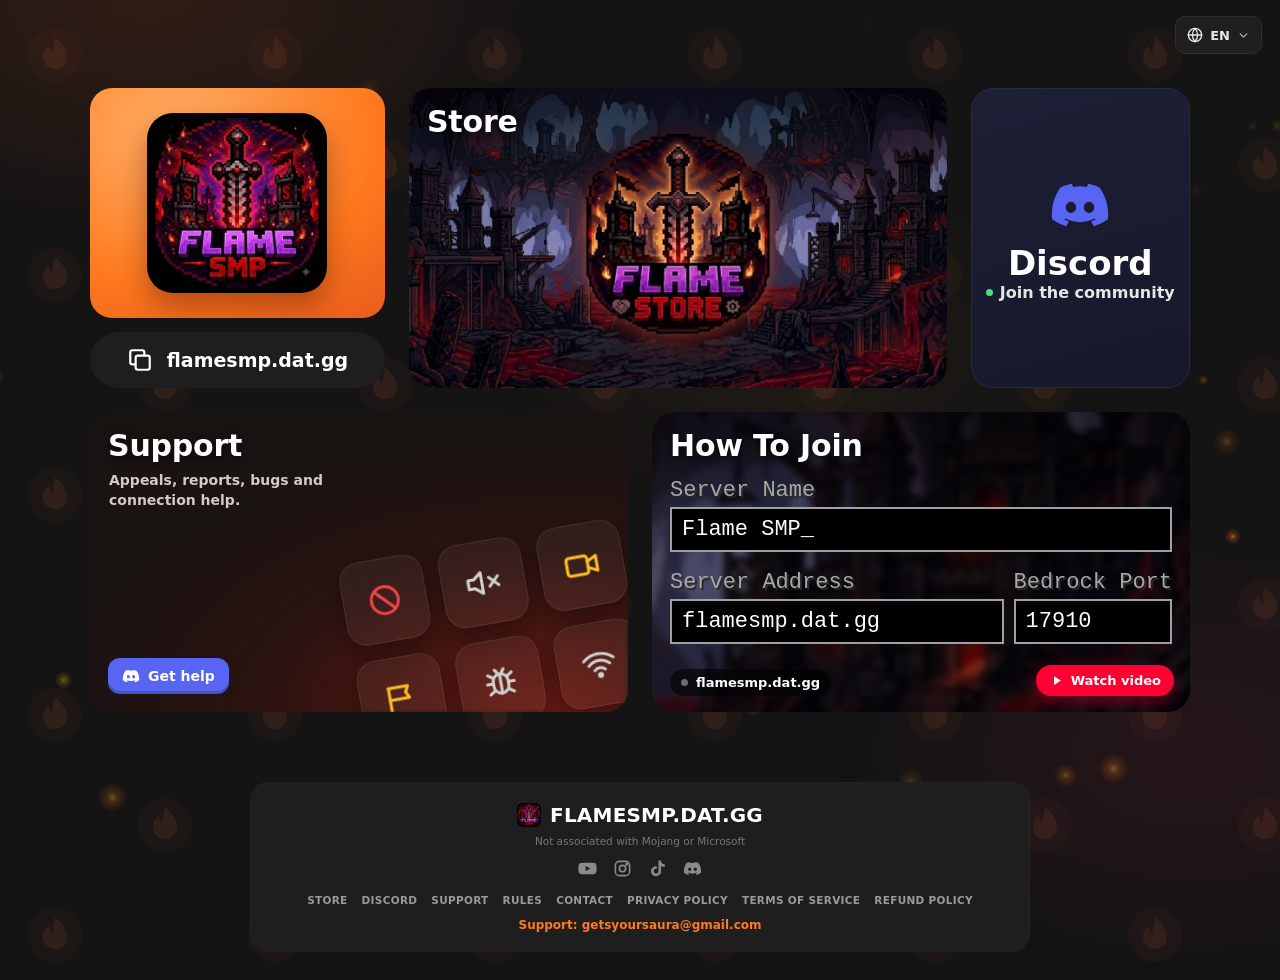
==== index.html @ d48e1466 "Bump cache tag Co-Authored-By: Claude Opus 5.5 <noreply@anthropic.com>" ====
<!doctype html>
<html lang="en">
<head>
<meta charset="utf-8">
<meta http-equiv="Content-Security-Policy" content="default-src 'none'; script-src 'self'; style-src 'self' 'unsafe-inline' https://fonts.googleapis.com; font-src https://fonts.gstatic.com; img-src 'self' data: https://mc-heads.net; connect-src https://open.er-api.com https://discord.com https://api.mcsrvstat.us; object-src 'none'; base-uri 'none'; form-action 'none'; frame-src 'none'; upgrade-insecure-requests">
<meta name="referrer" content="strict-origin-when-cross-origin">
<meta name="viewport" content="width=device-width, initial-scale=1">
<title>Flame SMP | Minecraft SMP Server for Java &amp; Bedrock</title>
<meta name="description" content="Flame SMP is a Minecraft SMP server for Java and Bedrock players. Join at flamesmp.dat.gg, get ranks, shards and crate keys in the store, and chat with the community on Discord.">
<link rel="canonical" href="https://flamesmp-store.com/">
<meta property="og:type" content="website">
<meta property="og:site_name" content="Flame SMP">
<meta property="og:title" content="Flame SMP | Minecraft SMP Server">
<meta property="og:description" content="Join Flame SMP at flamesmp.dat.gg. Java and Bedrock players welcome. Store, Discord and how to join.">
<meta property="og:url" content="https://flamesmp-store.com/">
<meta property="og:image" content="https://flamesmp-store.com/img/banner.jpg">
<meta name="twitter:card" content="summary_large_image">
<meta name="theme-color" content="#141414">
<script type="application/ld+json">
{
  "@context": "https://schema.org",
  "@graph": [
    {
      "@type": "WebSite",
      "@id": "https://flamesmp-store.com/#website",
      "name": "Flame SMP",
      "url": "https://flamesmp-store.com/"
    },
    {
      "@type": "Organization",
      "@id": "https://flamesmp-store.com/#org",
      "name": "Flame SMP",
      "url": "https://flamesmp-store.com/",
      "logo": "https://flamesmp-store.com/img/logo.png",
      "description": "Flame SMP is a Minecraft SMP server for Java and Bedrock players. Server address: flamesmp.dat.gg.",
      "sameAs": [
        "https://discord.gg/95GuXDnyVC",
        "https://www.youtube.com/channel/UCuuaUF312YoQmD5rympsRGg"
      ]
    }
  ]
}
</script>
<link rel="icon" href="img/favicon.png">
<link rel="preconnect" href="https://fonts.googleapis.com">
<link rel="preconnect" href="https://fonts.gstatic.com" crossorigin>
<link href="https://fonts.googleapis.com/css2?family=Montserrat:wght@500;600;700;800;900&family=Tiny5&display=swap" rel="stylesheet">
<link rel="stylesheet" href="assets/site.css?v=20261126u">
<style>
.home{min-height:100vh;display:flex;flex-direction:column;align-items:center;padding:88px 20px 0}
.bento{width:min(1100px,100%);display:grid;gap:24px}
.row1{display:grid;grid-template-columns:293fr 534fr 218fr;gap:24px;height:300px}
.row2{display:grid;grid-template-columns:1fr 1fr;gap:24px;height:300px}

.tile{position:relative;display:block;border-radius:22px;overflow:hidden;background:var(--card);isolation:isolate;
  transition:transform .4s var(--ease),box-shadow .4s var(--ease)}
.tile:hover{transform:translateY(-4px);box-shadow:0 22px 44px -14px rgba(0,0,0,.7)}
.tile .bgimg{position:absolute;inset:0;z-index:-2;background-size:cover;background-position:center;transition:transform 1s var(--ease),filter .5s}
.tile:hover .bgimg{transform:scale(1.06)}
.tile::after{content:"";position:absolute;inset:0;z-index:-1;pointer-events:none;background:linear-gradient(180deg,rgba(0,0,0,.42) 0%,transparent 38%)}
.tile h2{position:absolute;top:16px;left:18px;font-weight:800;font-size:30px;letter-spacing:-.2px;text-shadow:0 2px 10px rgba(0,0,0,.55)}
.tile .sub{position:absolute;top:58px;left:19px;font-weight:600;font-size:14px;color:#f1f1f1;text-shadow:0 1px 6px rgba(0,0,0,.7);opacity:0;transform:translateY(-6px);transition:opacity .3s,transform .3s var(--ease)}
.tile:hover .sub{opacity:1;transform:none}

/* logo column */
.logo-col{display:grid;grid-template-rows:1fr 56px;gap:14px;min-width:0}
.logo-tile{display:grid;place-items:center;background:radial-gradient(120% 120% at 30% 20%,#ffb067,#ff7a1f 55%,#e2501a);}
.logo-tile::after{display:none}
.logo-tile img{width:62%;max-width:180px;aspect-ratio:1;border-radius:26px;box-shadow:0 14px 30px rgba(90,20,0,.45);transition:transform .6s var(--ease)}
.logo-tile:hover img{transform:rotate(-4deg) scale(1.05)}
.ip-pill{display:flex;align-items:center;justify-content:center;gap:14px;border-radius:28px;background:var(--card);font-weight:800;font-size:19px;transition:background .2s,transform .2s}
.ip-pill:hover{background:#262626}
.ip-pill:active{transform:scale(.98)}
.ip-pill svg{width:26px;height:26px}

/* store */
.t-store .bgimg{background-image:url(img/banner-store.webp?v=6)}

/* discord */
.t-discord{display:grid;place-items:center;text-align:center;background:linear-gradient(165deg,#1d2036,#16182a);border:1px solid #262a45}
.t-discord::after{display:none}
.t-discord .in{display:grid;justify-items:center}
.t-discord svg{width:62px;height:62px;color:#5865f2;margin-bottom:8px;transition:transform .5s var(--ease)}
.t-discord:hover svg{transform:scale(1.1) rotate(-6deg)}
.t-discord b{font-weight:800;font-size:34px;line-height:1.15}
.t-discord span{display:flex;align-items:center;gap:7px;font-weight:600;font-size:16px;color:#e6e6e6}
.t-discord span i{width:7px;height:7px;border-radius:50%;background:#4ade80}
.t-discord .sub{position:static;opacity:0;margin-top:8px;color:#aab0ff;text-shadow:none}

/* support: designed tile with floating topic icons */
.t-support{background:radial-gradient(120% 120% at 85% 100%,#6a1a12 0%,#2a1210 45%,#191312 75%)}
.t-support::after{display:none}
.t-support .sup-grid{position:absolute;right:-6px;bottom:-12px;display:grid;grid-template-columns:repeat(3,84px);gap:16px;transform:rotate(-10deg);transition:transform .8s var(--ease)}
.t-support:hover .sup-grid{transform:rotate(-6deg) scale(1.04)}
.sup-grid span{width:84px;height:84px;border-radius:20px;display:grid;place-items:center;background:rgba(255,255,255,.05);border:1px solid rgba(255,255,255,.08);
  box-shadow:0 10px 24px rgba(0,0,0,.35);backdrop-filter:blur(2px);animation:float 7s ease-in-out infinite;animation-delay:var(--fd,0s)}
.sup-grid svg{width:36px;height:36px}
.t-support .help{position:absolute;left:18px;bottom:18px;display:flex;align-items:center;gap:8px;padding:9px 14px;border-radius:12px;background:#5865f2;font-weight:800;font-size:14px;
  box-shadow:inset 0 -3px 0 rgba(0,0,0,.2);transition:filter .2s}
.t-support:hover .help{filter:brightness(1.1)}
.t-support .help svg{width:18px;height:18px}
.t-support p{position:absolute;top:58px;left:19px;max-width:46%;font-weight:600;font-size:14px;color:#d8c9c4;line-height:1.45}

/* how to join (minecraft-style fields) */
.t-join .bgimg{background-image:url(img/castle-right.webp);filter:blur(3px) brightness(.55);transform:scale(1.08)}
.t-join:hover .bgimg{transform:scale(1.12)}
.mc{position:absolute;left:18px;right:18px;top:66px;display:grid;gap:4px;font-family:Tiny5,monospace}
.mc label{color:#a7a7a7;font-size:22px;text-shadow:2px 2px 0 #2a2a2a}
.mc button{display:block;width:100%;text-align:left;padding:8px 10px;background:#000;border:2px solid #a0a0a0;color:#fff;font-family:Tiny5,monospace;font-size:22px;margin-bottom:14px;transition:border-color .2s}
.mc button:hover{border-color:#fff}
.mc-row{display:flex;gap:10px}
.mc-f{display:grid;gap:4px;align-content:start;min-width:0;flex:1 1 auto}
.mc-port{flex:0 0 auto}
.mc-port label{white-space:nowrap}
.mc .cur{animation:blink 1s steps(1) infinite}
@keyframes blink{50%{opacity:0}}
.t-join{cursor:pointer}
.watch{position:absolute;right:16px;bottom:16px;display:flex;align-items:center;gap:7px;padding:8px 13px;border-radius:999px;background:#ff0033;color:#fff;font-weight:800;font-size:13px;
  box-shadow:0 6px 18px rgba(255,0,51,.4);transition:transform .3s var(--ease),filter .2s}
.watch svg{width:15px;height:15px}
.t-join:hover .watch{transform:scale(1.07);filter:brightness(1.1)}
.online{position:absolute;left:18px;bottom:16px;display:flex;align-items:center;gap:8px;font-weight:700;font-size:13px;padding:6px 11px;border-radius:999px;background:rgba(0,0,0,.55);backdrop-filter:blur(4px)}
.online i{width:7px;height:7px;border-radius:50%;background:#6b6b6b}
.online.on i{background:#4ade80;box-shadow:0 0 8px #4ade80}

@media (max-width:960px){
  .home{padding-top:40px}
  .row1{grid-template-columns:1fr 1fr;height:auto}
  .row1 .t-store{grid-column:1/-1;grid-row:2;height:260px}
  .logo-col{height:300px}
  .t-discord{height:300px}
  .row2{grid-template-columns:1fr;height:auto}
  .row2 .tile{height:280px}
}
@media (max-width:560px){
  .row1{grid-template-columns:1fr}
  .row1 .t-store{grid-row:auto}
  .t-discord{height:220px}
  .tile h2{font-size:26px}
  .mc{top:62px}
  .mc label,.mc button{font-size:19px}
  .t-support .sup-grid{grid-template-columns:repeat(3,62px);gap:12px}
  .sup-grid span{width:62px;height:62px;border-radius:16px}
  .sup-grid svg{width:28px;height:28px}
}
</style>
</head>
<body>
<div class="pattern" aria-hidden="true"></div>
<div class="glow" aria-hidden="true"></div>
<div class="home-tools" data-tools="lang"></div>

<main class="home">
  <h1 style="position:absolute;width:1px;height:1px;padding:0;margin:-1px;overflow:hidden;clip:rect(0,0,0,0);white-space:nowrap;border:0">Flame SMP: Minecraft SMP Server for Java and Bedrock</h1>
  <div class="bento">
    <div class="row1">
      <div class="logo-col rise" style="--d:0ms">
        <a class="tile logo-tile" href="store.html" aria-label="Flame SMP store"><img src="img/logo.webp" alt="Flame SMP logo"></a>
        <button class="ip-pill" data-copy="flamesmp.dat.gg" aria-label="Copy server address">
          <svg viewBox="0 0 24 24" fill="none" stroke="currentColor" stroke-width="2"><rect x="8" y="8" width="13" height="13" rx="2"/><path d="M16 8V5a2 2 0 0 0-2-2H5a2 2 0 0 0-2 2v9a2 2 0 0 0 2 2h3"/></svg>
          flamesmp.dat.gg
        </button>
      </div>
      <a class="tile t-store rise" style="--d:90ms" href="store.html">
        <div class="bgimg"></div>
        <h2 data-i18n="store">Store</h2><span class="sub" data-i18n="browse">Browse the store</span>
      </a>
      <a class="tile t-discord rise" style="--d:180ms" data-link="discord" target="_blank" rel="noopener">
        <div class="in">
          <svg viewBox="0 0 24 24" fill="currentColor"><path d="M19.6 5.2A17.6 17.6 0 0 0 15.2 3.8l-.6 1.2a16 16 0 0 0-5.2 0l-.6-1.2a17.6 17.6 0 0 0-4.4 1.4C1.6 9.4.8 13.5 1.2 17.5a17.8 17.8 0 0 0 5.4 2.7l1.1-1.8a11.4 11.4 0 0 1-1.8-.9l.4-.3a12.6 12.6 0 0 0 11.4 0l.4.3a11.4 11.4 0 0 1-1.8.9l1.1 1.8a17.8 17.8 0 0 0 5.4-2.7c.5-4.7-.8-8.7-3.2-12.3zM8.5 15.1c-1.1 0-2-1-2-2.2s.9-2.2 2-2.2 2 1 2 2.2-.9 2.2-2 2.2zm7 0c-1.1 0-2-1-2-2.2s.9-2.2 2-2.2 2 1 2 2.2-.9 2.2-2 2.2z"/></svg>
          <b id="dcCount">Discord</b>
          <span><i></i><em id="dcLabel" style="font-style:normal" data-i18n="community">Join the community</em></span>
        </div>
      </a>
    </div>

    <div class="row2">
      <a class="tile t-support rise" style="--d:270ms" href="support.html">
        <h2 data-i18n="support">Support</h2>
        <p data-i18n="supDesc">Appeals, reports, bugs and connection help.</p>
        <div class="sup-grid" aria-hidden="true">
          <span style="--fd:0s;color:#ef4444"><svg viewBox="0 0 24 24" fill="none" stroke="currentColor" stroke-width="2" stroke-linecap="round"><circle cx="12" cy="12" r="9"/><path d="M5.6 5.6l12.8 12.8"/></svg></span>
          <span style="--fd:-1.2s;color:#cfcfcf"><svg viewBox="0 0 24 24" fill="none" stroke="currentColor" stroke-width="2" stroke-linecap="round" stroke-linejoin="round"><path d="M11 5 6 9H2v6h4l5 4z"/><path d="m22 9-6 6M16 9l6 6"/></svg></span>
          <span style="--fd:-2.4s;color:#fbbf24"><svg viewBox="0 0 24 24" fill="none" stroke="currentColor" stroke-width="2" stroke-linecap="round" stroke-linejoin="round"><rect x="2" y="6" width="14" height="12" rx="2"/><path d="m16 10 6-3v10l-6-3"/></svg></span>
          <span style="--fd:-3.1s;color:#fbbf24"><svg viewBox="0 0 24 24" fill="none" stroke="currentColor" stroke-width="2" stroke-linecap="round" stroke-linejoin="round"><path d="M4 22V4"/><path d="M4 4h13l-2 4 2 4H4"/></svg></span>
          <span style="--fd:-4.2s;color:#cfcfcf"><svg viewBox="0 0 24 24" fill="none" stroke="currentColor" stroke-width="2" stroke-linecap="round" stroke-linejoin="round"><rect x="7" y="7" width="10" height="13" rx="5"/><path d="M12 7v13M3 13h4M17 13h4M4 7l3 2M20 7l-3 2M4 20l3-2M20 20l-3-2M9 4l1.5 2M15 4l-1.5 2"/></svg></span>
          <span style="--fd:-5.3s;color:#cfcfcf"><svg viewBox="0 0 24 24" fill="none" stroke="currentColor" stroke-width="2" stroke-linecap="round" stroke-linejoin="round"><path d="M2 9a15 15 0 0 1 20 0M5 12.5a10 10 0 0 1 14 0M8.5 16a5 5 0 0 1 7 0"/><circle cx="12" cy="19.5" r="1"/></svg></span>
        </div>
        <span class="help"><svg viewBox="0 0 24 24" fill="currentColor"><path d="M19.6 5.2A17.6 17.6 0 0 0 15.2 3.8l-.6 1.2a16 16 0 0 0-5.2 0l-.6-1.2a17.6 17.6 0 0 0-4.4 1.4C1.6 9.4.8 13.5 1.2 17.5a17.8 17.8 0 0 0 5.4 2.7l1.1-1.8a11.4 11.4 0 0 1-1.8-.9l.4-.3a12.6 12.6 0 0 0 11.4 0l.4.3a11.4 11.4 0 0 1-1.8.9l1.1 1.8a17.8 17.8 0 0 0 5.4-2.7c.5-4.7-.8-8.7-3.2-12.3zM8.5 15.1c-1.1 0-2-1-2-2.2s.9-2.2 2-2.2 2 1 2 2.2-.9 2.2-2 2.2zm7 0c-1.1 0-2-1-2-2.2s.9-2.2 2-2.2 2 1 2 2.2-.9 2.2-2 2.2z"/></svg><span data-i18n="getHelp">Get help</span></span>
      </a>
      <div class="tile t-join rise" style="--d:360ms" id="joinTile" role="link" tabindex="0" aria-label="Watch how to join Flame SMP on YouTube">
        <div class="bgimg"></div>
        <h2 data-i18n="howToJoin">How To Join</h2>
        <span class="watch"><svg viewBox="0 0 24 24" fill="currentColor"><path d="M8 5v14l11-7z"/></svg><span data-i18n="watch">Watch video</span></span>
        <div class="mc">
          <label for="mcName" data-i18n="srvName">Server Name</label>
          <button id="mcName" data-copy="Flame SMP">Flame SMP<span class="cur">_</span></button>
          <div class="mc-row">
            <div class="mc-f"><label for="mcAddr" data-i18n="srvAddr">Server Address</label>
              <button id="mcAddr" data-copy="flamesmp.dat.gg">flamesmp.dat.gg</button></div>
            <div class="mc-f mc-port"><label for="mcPort" data-i18n="srvPort">Bedrock Port</label>
              <button id="mcPort" data-copy="17910">17910</button></div>
          </div>
        </div>
        <div class="online" id="online"><i></i><span>Checking server…</span></div>
      </div>
    </div>
  </div>

  <footer id="footer"></footer>
</main>

<script src="assets/i18n.js?v=20261126u"></script>
<script src="assets/site.js?v=20261126u"></script>
<script src="assets/index.js?v=20261126u"></script>
</body>
</html>
---- assets/site.css ----
/* =========================================================
   FLAME SMP: shared styles
   ========================================================= */
:root{
  --bg:#141414;
  --card:#1e1e1e;
  --card-2:#242424;
  --line:#2a2a2a;
  --text:#ffffff;
  --muted:#a3a3a3;
  --dim:#6f6f6f;
  --accent:#ff7a1f;
  --accent-2:#ff5a1f;
  --ease:cubic-bezier(.2,.8,.2,1);
}
*{box-sizing:border-box;margin:0;padding:0}
html{background:var(--bg)}
body{font-family:Montserrat,system-ui,sans-serif;color:var(--text);background:transparent;min-height:100vh;-webkit-font-smoothing:antialiased;overflow-x:hidden}
a{color:inherit;text-decoration:none}
button{font:inherit;color:inherit;background:none;border:0;cursor:pointer}
img{display:block;max-width:100%}
:focus-visible{outline:2px solid var(--accent);outline-offset:3px}
::selection{background:var(--accent);color:#fff}

/* calm drifting logo pattern behind everything */
.pattern{position:fixed;inset:-220px;z-index:-1;pointer-events:none;
  background-image:
    url("data:image/svg+xml,%3Csvg xmlns='http://www.w3.org/2000/svg' width='220' height='220'%3E%3Cg transform='translate(55 55)'%3E%3Ccircle r='27' fill='%231c1715'/%3E%3Cpath d='M0-18c7 7 12 12 12 20a12 12 0 0 1-24 0c0-6 3-9 6-11 0 4 2 7 4 7 0-7 1-11 2-16z' fill='%23302019'/%3E%3C/g%3E%3C/svg%3E"),
    url("data:image/svg+xml,%3Csvg xmlns='http://www.w3.org/2000/svg' width='220' height='220'%3E%3Cg transform='translate(55 55)'%3E%3Ccircle r='27' fill='%231c1715'/%3E%3Cpath d='M0-18c7 7 12 12 12 20a12 12 0 0 1-24 0c0-6 3-9 6-11 0 4 2 7 4 7 0-7 1-11 2-16z' fill='%23302019'/%3E%3C/g%3E%3C/svg%3E");
  background-size:220px 220px;background-position:0 0,110px 110px;background-color:var(--bg);
  animation:drift 120s linear infinite}
@keyframes drift{to{transform:translate(220px,220px)}}
/* slow drifting warm light + rising embers (embers canvas is added by site.js) */
.glow{position:fixed;inset:-10%;z-index:-1;pointer-events:none;
  background:
    radial-gradient(38% 32% at 18% 8%,rgba(255,90,31,.13),transparent 70%),
    radial-gradient(34% 30% at 86% 78%,rgba(220,36,88,.09),transparent 70%),
    radial-gradient(30% 26% at 60% 40%,rgba(255,150,40,.05),transparent 70%);
  animation:glowMove 28s ease-in-out infinite alternate}
@keyframes glowMove{
  0%{transform:translate3d(0,0,0) scale(1)}
  50%{transform:translate3d(4%,3%,0) scale(1.08)}
  100%{transform:translate3d(-3%,-2%,0) scale(1.03)}
}
.embers{position:fixed;inset:0;z-index:-1;pointer-events:none;width:100vw;height:100vh}

/* =========================================================
   TOP BAR (store + support pages)
   ========================================================= */
.topbar{position:sticky;top:0;z-index:50;background:rgba(20,20,20,.86);backdrop-filter:blur(12px);-webkit-backdrop-filter:blur(12px);border-bottom:1px solid #232323}
.topbar-in{max-width:900px;margin:0 auto;height:58px;display:flex;align-items:center;gap:18px;padding:0 16px}
.tb-brand{display:flex;align-items:center;gap:9px;font-weight:800;font-size:15px;white-space:nowrap}
.tb-brand img{width:26px;height:26px;border-radius:7px}
.tb-nav{display:flex;gap:4px}
.tb-nav a{padding:6px 11px;border-radius:8px;font-size:13px;font-weight:600;color:#bdbdbd;transition:background .2s,color .2s}
.tb-nav a:hover{color:#fff;background:#222}
.tb-nav a.active{background:#2b1f15;color:var(--accent)}
.tb-cta{margin-left:auto;display:flex;align-items:center;gap:8px;padding:8px 14px;border-radius:10px;background:var(--accent);color:#1d0b00;font-weight:800;font-size:14px;white-space:nowrap;
  box-shadow:inset 0 -3px 0 rgba(0,0,0,.18);transition:filter .2s,transform .15s}
.tb-cta:hover{filter:brightness(1.08)}
.tb-cta:active{transform:scale(.97)}
.tb-cta img{width:22px;height:22px;border-radius:5px;image-rendering:pixelated}
.tb-cta svg{width:17px;height:17px}
@media (max-width:820px){ .tb-nav{display:none} }

/* =========================================================
   LANGUAGE + CURRENCY PICKERS
   ========================================================= */
.tools{display:flex;align-items:center;gap:8px}
.topbar .tools{margin-left:auto}
.topbar .tools + .tb-cta{margin-left:0}
.home-tools{position:fixed;top:16px;right:18px;z-index:60}
[dir="rtl"] .home-tools{right:auto;left:18px}
.pick{position:relative}
.pick-btn{display:flex;align-items:center;gap:7px;height:38px;padding:0 11px;border-radius:10px;background:#1f1f1f;border:1px solid #2f2f2f;color:#e8e8e8;font-weight:700;font-size:13px;white-space:nowrap;
  transition:background .2s,border-color .2s}
.pick-btn:hover,.pick.open .pick-btn{background:#262626;border-color:#3a3a3a}
.pick-btn svg{width:16px;height:16px}
.pick-btn b{font-weight:800;color:var(--accent)}
.pick-btn .chev{width:13px;height:13px;opacity:.7;transition:transform .3s var(--ease)}
.pick.open .pick-btn .chev{transform:rotate(180deg)}
.pick-menu{position:absolute;top:calc(100% + 8px);right:0;z-index:90;width:270px;padding:8px;border-radius:14px;background:#1b1b1b;border:1px solid #2f2f2f;
  box-shadow:0 24px 60px rgba(0,0,0,.6);opacity:0;visibility:hidden;transform:translateY(-6px) scale(.98);transform-origin:top right;transition:opacity .2s,transform .25s var(--ease),visibility .2s}
[dir="rtl"] .pick-menu{right:auto;left:0;transform-origin:top left}
.pick.open .pick-menu{opacity:1;visibility:visible;transform:none}
.pick-head{padding:6px 8px 8px;font-size:11px;font-weight:800;letter-spacing:1.5px;color:#7a7a7a;text-transform:uppercase}
.pick-search{width:100%;height:38px;margin-bottom:6px;padding:0 12px;border-radius:9px;background:#121212;border:1px solid #2c2c2c;color:#fff;font:600 13.5px Montserrat,sans-serif;outline:none}
.pick-search:focus{border-color:var(--accent)}
.pick-list{max-height:300px;overflow-y:auto;display:grid;gap:2px;scrollbar-width:thin;scrollbar-color:#3a3a3a transparent}
.pick-list button{display:flex;align-items:center;gap:10px;width:100%;padding:9px 10px;border-radius:8px;text-align:start;font-size:13.5px;font-weight:600;color:#d6d6d6;transition:background .15s}
.pick-list button:hover{background:#262626}
.pick-list button.on{background:#2b1f15;color:var(--accent)}
.pick-list button[hidden]{display:none}
.pick-list b{width:30px;flex:none;font-weight:800;color:#bdbdbd;text-align:center}
.pick-list button.on b{color:var(--accent)}
.pick-list span{flex:1;min-width:0;overflow:hidden;text-overflow:ellipsis;white-space:nowrap}
.pick-list small{font-size:11px;font-weight:700;color:#6f6f6f}
.pick-note{margin-top:6px;padding:8px 8px 4px;border-top:1px solid #262626;font-size:11.5px;line-height:1.45;color:#8a8a8a}
.en-note{padding:10px 12px;border-radius:10px;background:#262019;border:1px solid #3a2c1d;color:#f0c79a!important;font-weight:600;margin-bottom:16px!important}
@media (max-width:520px){
  .tb-brand span{display:none}
  .pick-btn{padding:0 9px;gap:5px}
  .pick-menu{width:250px}
  .topbar-in{gap:10px}
}

/* entrance */
.rise{animation:rise .8s var(--ease) backwards;animation-delay:var(--d,0ms)}
@keyframes rise{from{opacity:0;transform:translateY(18px)}}
@keyframes float{0%,100%{transform:translateY(0)}50%{transform:translateY(-7px)}}

/* =========================================================
   FOOTER CARD
   ========================================================= */
.foot{width:min(780px,calc(100% - 32px));margin:70px auto 28px;background:var(--card);border:1px solid #232323;border-radius:18px;padding:20px 24px 18px;text-align:center}
.foot .fbrand{display:inline-flex;align-items:center;gap:9px;font-weight:800;font-size:20px;letter-spacing:.2px}
.foot .fbrand img{width:24px;height:24px;border-radius:6px}
.foot .fnote{display:block;font-size:10.5px;color:#777;margin:4px 0 12px}
.foot .soc{display:flex;justify-content:center;gap:16px;color:#8a8a8a}
.foot .soc a{transition:color .2s,transform .2s}
.foot .soc a:hover{color:#fff;transform:translateY(-2px)}
.foot .soc svg{width:19px;height:19px}
.foot .flinks{display:flex;flex-wrap:wrap;justify-content:center;gap:6px 14px;margin-top:12px;font-size:10.5px;font-weight:600;letter-spacing:.3px;color:#9a9a9a;text-transform:uppercase}
.foot .flinks a:hover{color:#fff}
.foot .fmail{display:inline-block;margin-top:12px;font-size:12px;font-weight:700;color:var(--accent)}
.foot .fmail:hover{text-decoration:underline}

/* =========================================================
   MODALS (legal + checkout)
   ========================================================= */
.overlay{position:fixed;inset:0;z-index:100;display:grid;place-items:center;padding:16px;background:rgba(0,0,0,.62);backdrop-filter:blur(8px);-webkit-backdrop-filter:blur(8px);
  opacity:0;visibility:hidden;transition:opacity .3s ease,visibility .3s}
.overlay.open{opacity:1;visibility:visible}
.mbox{width:min(560px,100%);max-height:min(700px,calc(100vh - 32px));display:flex;flex-direction:column;background:var(--card);border:1px solid #2e2e2e;border-radius:18px;
  box-shadow:0 30px 80px rgba(0,0,0,.6);transform:translateY(18px) scale(.98);transition:transform .45s var(--ease)}
.overlay.open .mbox{transform:none}
.mhead{display:flex;align-items:center;gap:14px;padding:20px 22px;border-bottom:1px solid var(--line)}
.mhead .ic{width:40px;height:40px;flex:none;border-radius:10px;overflow:hidden;background:#2a2a2a;display:grid;place-items:center}
.mhead .ic img{width:100%;height:100%;object-fit:cover}
.mhead .ic img.contain{object-fit:contain;padding:3px}
.mhead h3{font-weight:800;font-size:19px;line-height:1.2}
.kick{font-size:11px;font-weight:800;letter-spacing:1.5px;color:var(--accent);text-transform:uppercase;margin-top:3px}
.mclose{margin-left:auto;width:34px;height:34px;flex:none;border-radius:50%;display:grid;place-items:center;color:#9a9a9a;transition:background .2s,color .2s}
.mclose:hover{background:#2c2c2c;color:#fff}
.mclose svg{width:16px;height:16px}
.mbody{overflow-y:auto;padding:20px 22px 24px;font-size:14px;line-height:1.65;color:#bdbdbd}
.mbody h4{font-size:13.5px;font-weight:800;color:#fff;text-transform:uppercase;letter-spacing:.2px;margin:20px 0 8px}
.mbody h4:first-child{margin-top:0}
.mbody p{margin-bottom:8px}
.mbody ul{margin:4px 0 10px 18px}
.mbody li{margin-bottom:5px}
.mbody b{color:#e9e9e9}
.mfoot{padding:13px;border-top:1px solid var(--line);text-align:center;font-size:10.5px;letter-spacing:.6px;color:#666;text-transform:uppercase}

/* toast */
.toast{position:fixed;left:50%;bottom:24px;z-index:200;transform:translate(-50%,150%);display:flex;align-items:center;gap:10px;padding:12px 18px;border-radius:12px;
  background:#232323;border:1px solid #333;box-shadow:0 14px 40px rgba(0,0,0,.5);font-weight:700;font-size:14px;transition:transform .45s var(--ease);max-width:calc(100% - 32px)}
.toast.show{transform:translate(-50%,0)}
.toast svg{width:17px;height:17px;color:#4ade80;flex:none}

@media (prefers-reduced-motion:reduce){
  *,*::before,*::after{animation-duration:.001ms!important;animation-iteration-count:1!important;transition-duration:.001ms!important}
}
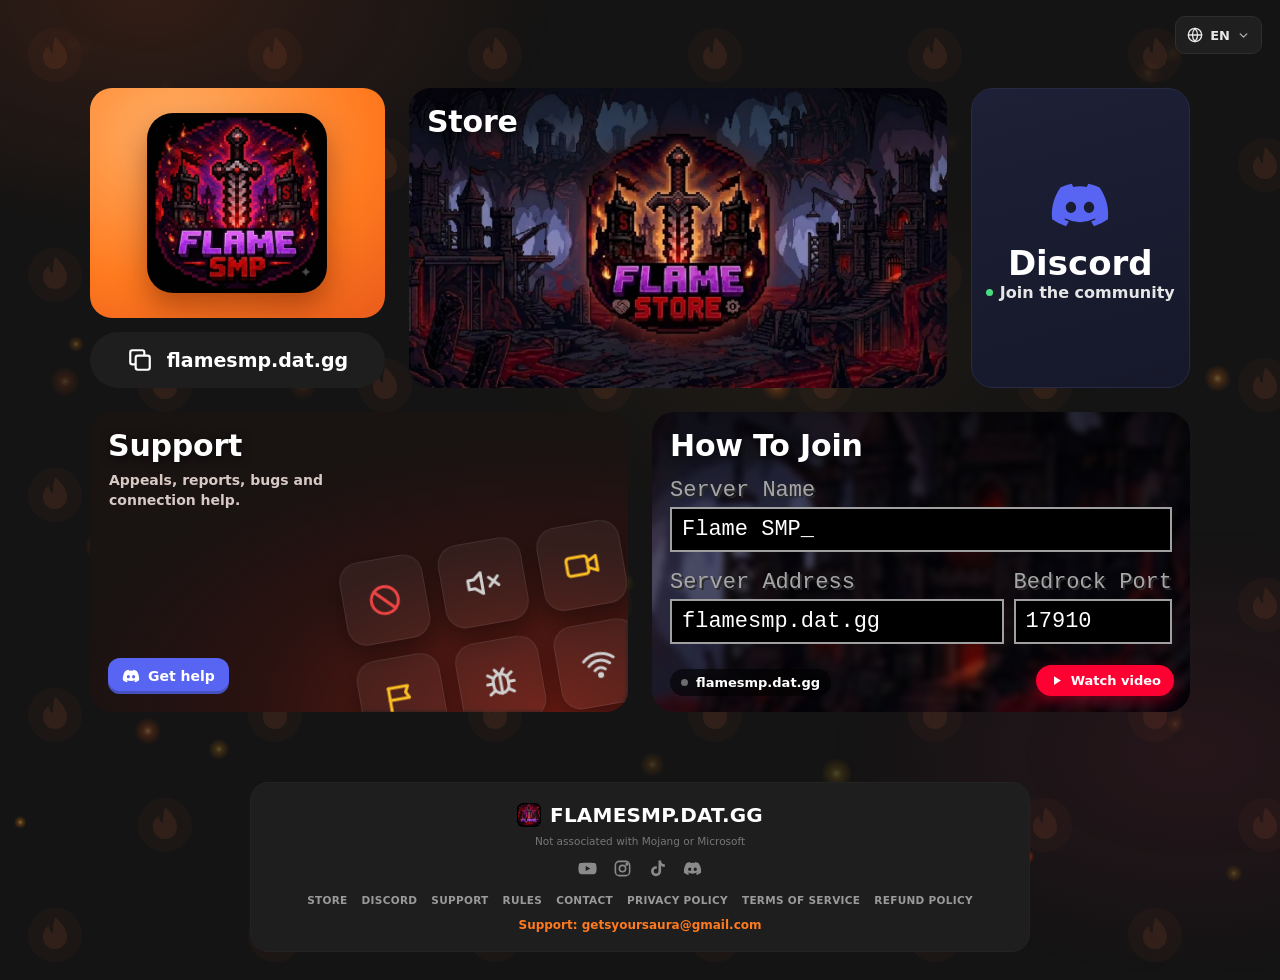
==== commit 7058d06e: "Store: Flame Prestige becomes Flame+++ (£75/month, Flame++ perks, 13000 shards, 15 homes), new Strip" ====
--- a/index.html
+++ b/index.html
@@ -45,7 +45,7 @@
 <link rel="preconnect" href="https://fonts.googleapis.com">
 <link rel="preconnect" href="https://fonts.gstatic.com" crossorigin>
 <link href="https://fonts.googleapis.com/css2?family=Montserrat:wght@500;600;700;800;900&family=Tiny5&display=swap" rel="stylesheet">
-<link rel="stylesheet" href="assets/site.css?v=20261126u">
+<link rel="stylesheet" href="assets/site.css?v=20261127a">
 <style>
 .home{min-height:100vh;display:flex;flex-direction:column;align-items:center;padding:88px 20px 0}
 .bento{width:min(1100px,100%);display:grid;gap:24px}
@@ -210,8 +210,8 @@
   <footer id="footer"></footer>
 </main>
 
-<script src="assets/i18n.js?v=20261126u"></script>
-<script src="assets/site.js?v=20261126u"></script>
-<script src="assets/index.js?v=20261126u"></script>
+<script src="assets/i18n.js?v=20261127a"></script>
+<script src="assets/site.js?v=20261127a"></script>
+<script src="assets/index.js?v=20261127a"></script>
 </body>
 </html>
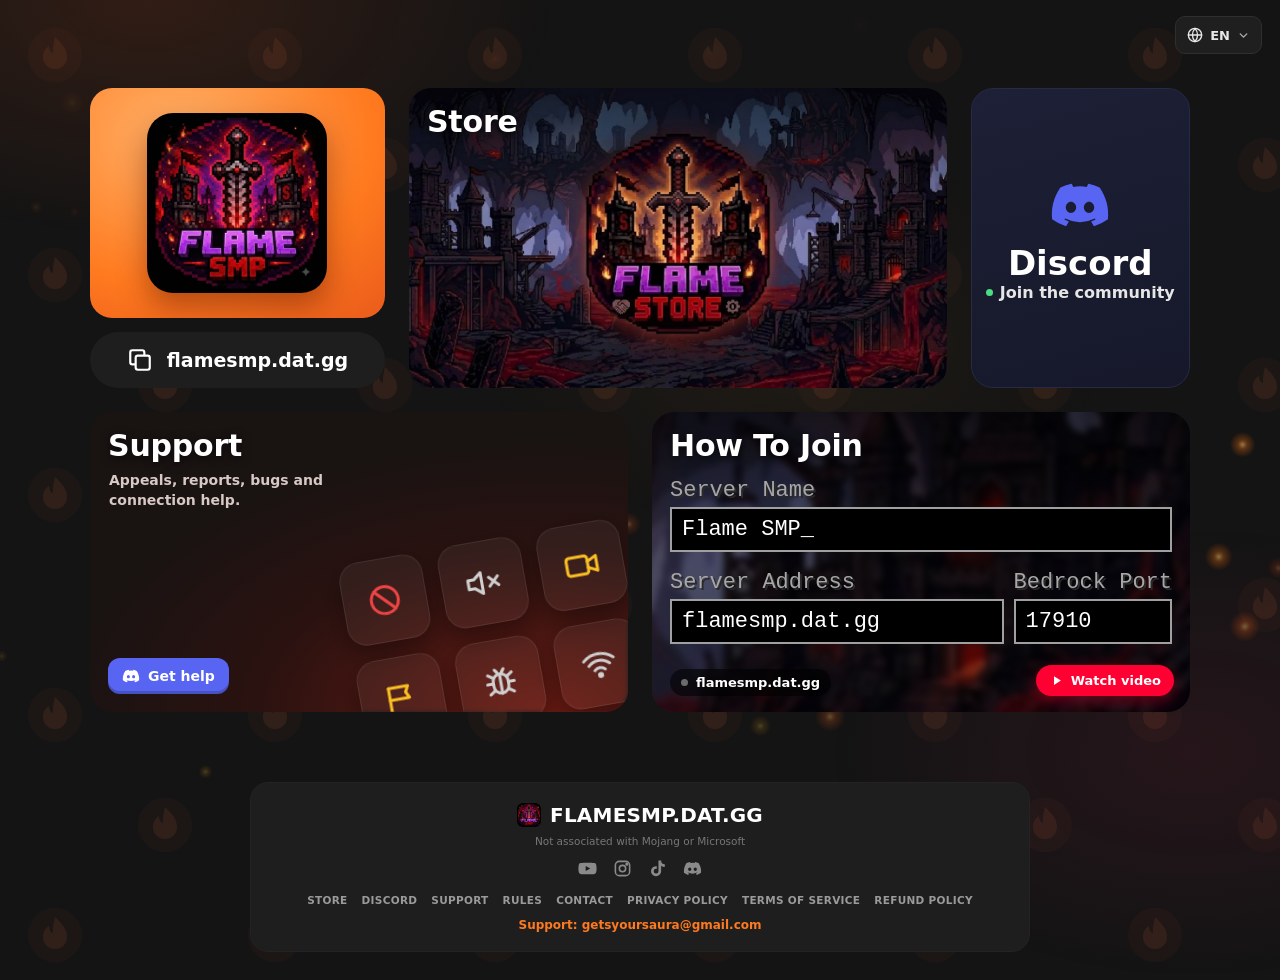
==== commit 6a16746d: "Store: checkout price line says + VAT on every item (29 languages) Co-Authored-By: Claude Opus 5.5 <" ====
--- a/index.html
+++ b/index.html
@@ -45,7 +45,7 @@
 <link rel="preconnect" href="https://fonts.googleapis.com">
 <link rel="preconnect" href="https://fonts.gstatic.com" crossorigin>
 <link href="https://fonts.googleapis.com/css2?family=Montserrat:wght@500;600;700;800;900&family=Tiny5&display=swap" rel="stylesheet">
-<link rel="stylesheet" href="assets/site.css?v=20261127a">
+<link rel="stylesheet" href="assets/site.css?v=20261127b">
 <style>
 .home{min-height:100vh;display:flex;flex-direction:column;align-items:center;padding:88px 20px 0}
 .bento{width:min(1100px,100%);display:grid;gap:24px}
@@ -210,8 +210,8 @@
   <footer id="footer"></footer>
 </main>
 
-<script src="assets/i18n.js?v=20261127a"></script>
-<script src="assets/site.js?v=20261127a"></script>
-<script src="assets/index.js?v=20261127a"></script>
+<script src="assets/i18n.js?v=20261127b"></script>
+<script src="assets/site.js?v=20261127b"></script>
+<script src="assets/index.js?v=20261127b"></script>
 </body>
 </html>
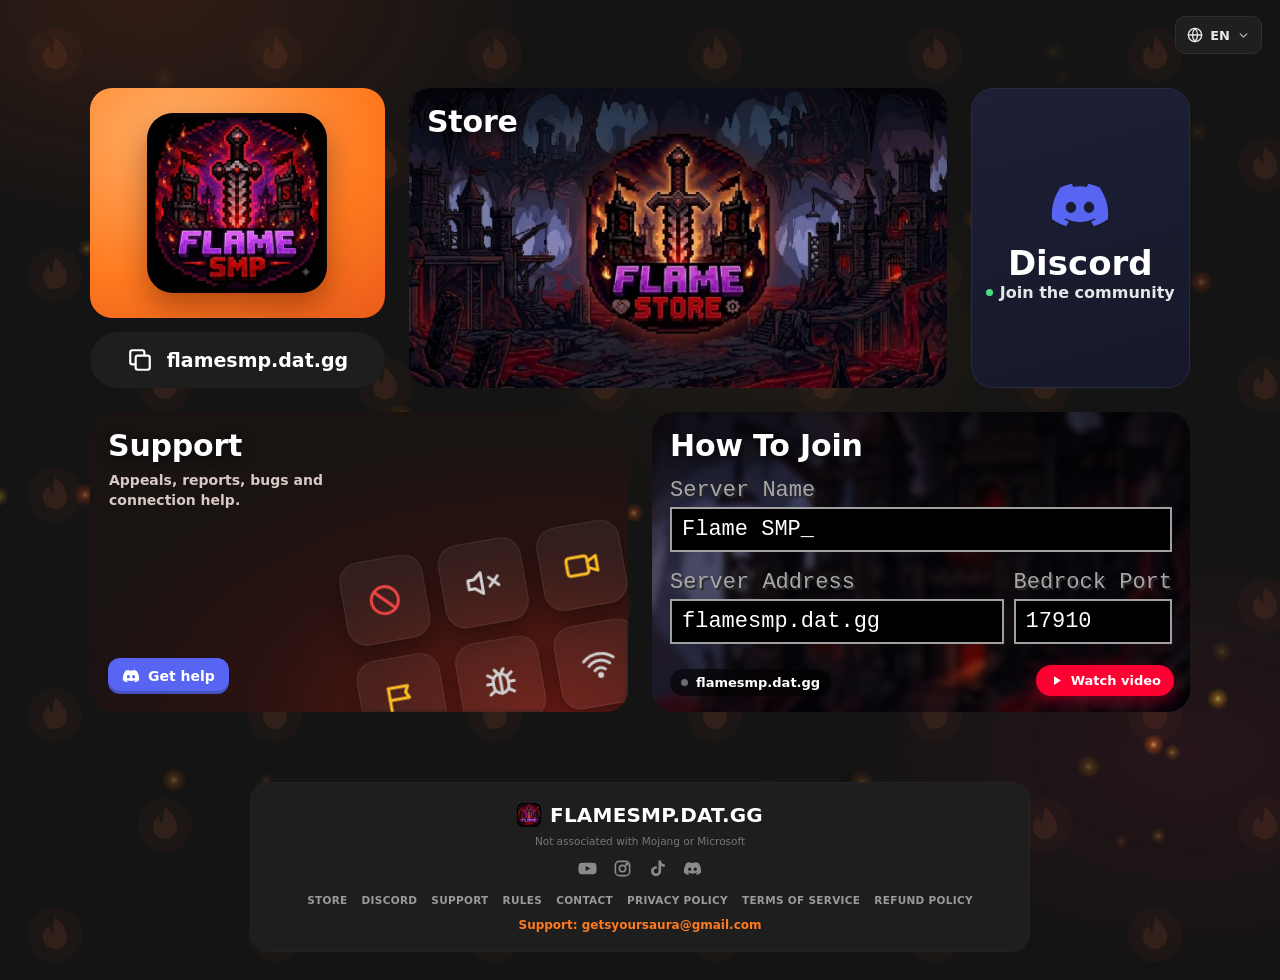
==== commit 29c50283: "SEO: 1200x630 share image with size tags, longer descriptions, clear heading outline, sitemap date C" ====
--- a/index.html
+++ b/index.html
@@ -6,14 +6,17 @@
 <meta name="referrer" content="strict-origin-when-cross-origin">
 <meta name="viewport" content="width=device-width, initial-scale=1">
 <title>Flame SMP | Minecraft SMP Server for Java &amp; Bedrock</title>
-<meta name="description" content="Flame SMP is a Minecraft SMP server for Java and Bedrock players. Join at flamesmp.dat.gg, get ranks, shards and crate keys in the store, and chat with the community on Discord.">
+<meta name="description" content="Flame SMP is a Minecraft SMP server for Java and Bedrock. Join at flamesmp.dat.gg, get ranks, shards and crate keys in the store, and chat with us on Discord.">
 <link rel="canonical" href="https://flamesmp-store.com/">
 <meta property="og:type" content="website">
 <meta property="og:site_name" content="Flame SMP">
 <meta property="og:title" content="Flame SMP | Minecraft SMP Server">
-<meta property="og:description" content="Join Flame SMP at flamesmp.dat.gg. Java and Bedrock players welcome. Store, Discord and how to join.">
+<meta property="og:description" content="Join Flame SMP at flamesmp.dat.gg, a Minecraft SMP server for Java and Bedrock players. Get ranks, shards and crate keys in the store and join our Discord.">
 <meta property="og:url" content="https://flamesmp-store.com/">
-<meta property="og:image" content="https://flamesmp-store.com/img/banner.jpg">
+<meta property="og:image" content="https://flamesmp-store.com/img/og.jpg">
+<meta property="og:image:width" content="1200">
+<meta property="og:image:height" content="630">
+<meta property="og:image:alt" content="Flame SMP logo over a pixel-art lava cave with castles">
 <meta name="twitter:card" content="summary_large_image">
 <meta name="theme-color" content="#141414">
 <script type="application/ld+json">
@@ -45,7 +48,7 @@
 <link rel="preconnect" href="https://fonts.googleapis.com">
 <link rel="preconnect" href="https://fonts.gstatic.com" crossorigin>
 <link href="https://fonts.googleapis.com/css2?family=Montserrat:wght@500;600;700;800;900&family=Tiny5&display=swap" rel="stylesheet">
-<link rel="stylesheet" href="assets/site.css?v=20261127b">
+<link rel="stylesheet" href="assets/site.css?v=20261127c">
 <style>
 .home{min-height:100vh;display:flex;flex-direction:column;align-items:center;padding:88px 20px 0}
 .bento{width:min(1100px,100%);display:grid;gap:24px}
@@ -210,8 +213,8 @@
   <footer id="footer"></footer>
 </main>
 
-<script src="assets/i18n.js?v=20261127b"></script>
-<script src="assets/site.js?v=20261127b"></script>
-<script src="assets/index.js?v=20261127b"></script>
+<script src="assets/i18n.js?v=20261127c"></script>
+<script src="assets/site.js?v=20261127c"></script>
+<script src="assets/index.js?v=20261127c"></script>
 </body>
 </html>
--- a/assets/site.css
+++ b/assets/site.css
@@ -138,7 +138,7 @@
 .mhead .ic{width:40px;height:40px;flex:none;border-radius:10px;overflow:hidden;background:#2a2a2a;display:grid;place-items:center}
 .mhead .ic img{width:100%;height:100%;object-fit:cover}
 .mhead .ic img.contain{object-fit:contain;padding:3px}
-.mhead h3{font-weight:800;font-size:19px;line-height:1.2}
+.mhead .mtitle{font-weight:800;font-size:19px;line-height:1.2}
 .kick{font-size:11px;font-weight:800;letter-spacing:1.5px;color:var(--accent);text-transform:uppercase;margin-top:3px}
 .mclose{margin-left:auto;width:34px;height:34px;flex:none;border-radius:50%;display:grid;place-items:center;color:#9a9a9a;transition:background .2s,color .2s}
 .mclose:hover{background:#2c2c2c;color:#fff}
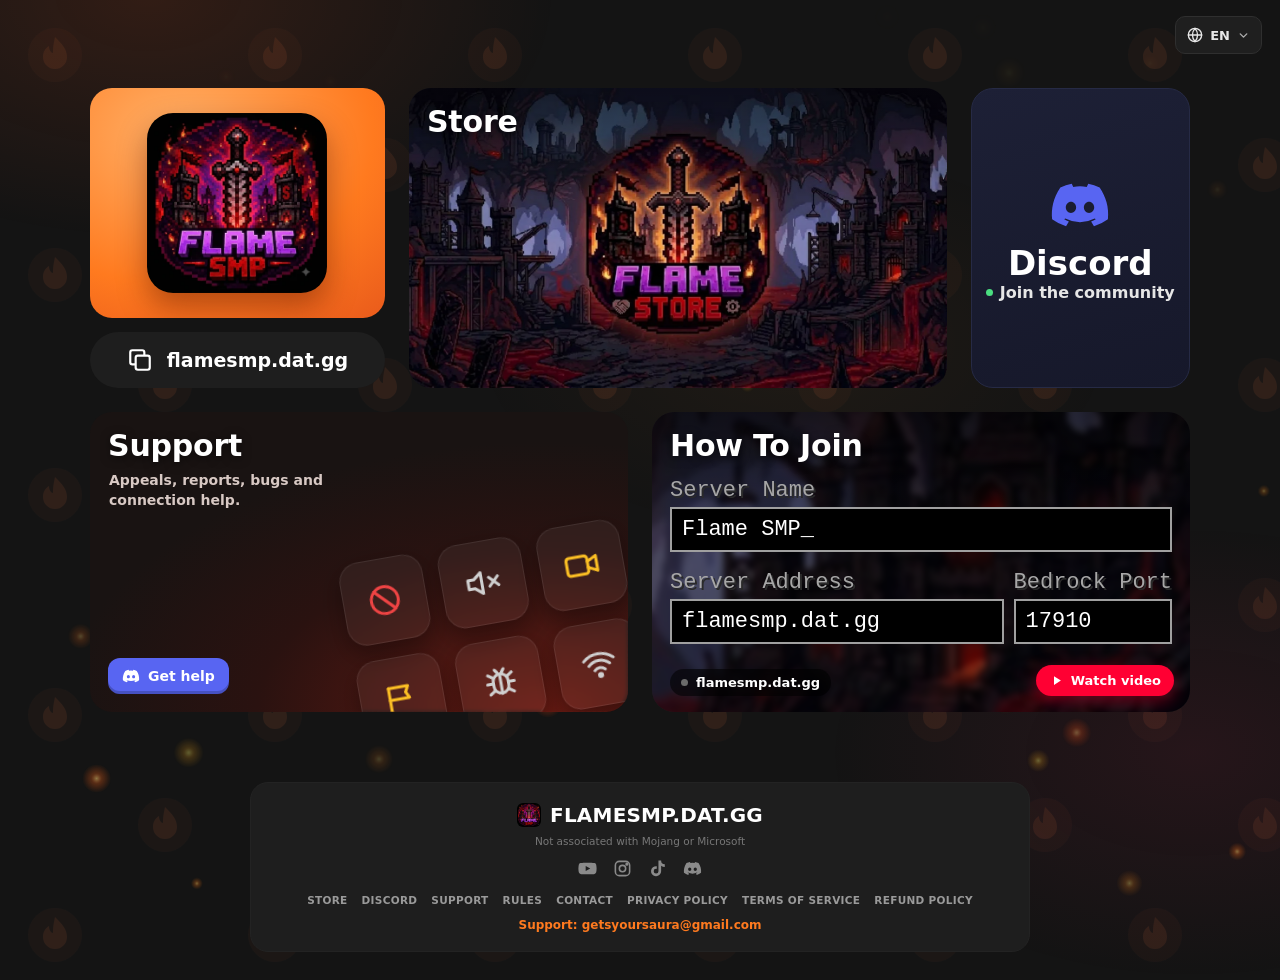
==== commit 75fcd84c: "Add llms.txt; allow same-site fetches in the CSP so tools can read it Co-Authored-By: Claude Opus 5." ====
--- a/index.html
+++ b/index.html
@@ -2,7 +2,7 @@
 <html lang="en">
 <head>
 <meta charset="utf-8">
-<meta http-equiv="Content-Security-Policy" content="default-src 'none'; script-src 'self'; style-src 'self' 'unsafe-inline' https://fonts.googleapis.com; font-src https://fonts.gstatic.com; img-src 'self' data: https://mc-heads.net; connect-src https://open.er-api.com https://discord.com https://api.mcsrvstat.us; object-src 'none'; base-uri 'none'; form-action 'none'; frame-src 'none'; upgrade-insecure-requests">
+<meta http-equiv="Content-Security-Policy" content="default-src 'none'; script-src 'self'; style-src 'self' 'unsafe-inline' https://fonts.googleapis.com; font-src https://fonts.gstatic.com; img-src 'self' data: https://mc-heads.net; connect-src 'self' https://open.er-api.com https://discord.com https://api.mcsrvstat.us; object-src 'none'; base-uri 'none'; form-action 'none'; frame-src 'none'; upgrade-insecure-requests">
 <meta name="referrer" content="strict-origin-when-cross-origin">
 <meta name="viewport" content="width=device-width, initial-scale=1">
 <title>Flame SMP | Minecraft SMP Server for Java &amp; Bedrock</title>
@@ -48,7 +48,7 @@
 <link rel="preconnect" href="https://fonts.googleapis.com">
 <link rel="preconnect" href="https://fonts.gstatic.com" crossorigin>
 <link href="https://fonts.googleapis.com/css2?family=Montserrat:wght@500;600;700;800;900&family=Tiny5&display=swap" rel="stylesheet">
-<link rel="stylesheet" href="assets/site.css?v=20261127c">
+<link rel="stylesheet" href="assets/site.css?v=20261127d">
 <style>
 .home{min-height:100vh;display:flex;flex-direction:column;align-items:center;padding:88px 20px 0}
 .bento{width:min(1100px,100%);display:grid;gap:24px}
@@ -213,8 +213,8 @@
   <footer id="footer"></footer>
 </main>
 
-<script src="assets/i18n.js?v=20261127c"></script>
-<script src="assets/site.js?v=20261127c"></script>
-<script src="assets/index.js?v=20261127c"></script>
+<script src="assets/i18n.js?v=20261127d"></script>
+<script src="assets/site.js?v=20261127d"></script>
+<script src="assets/index.js?v=20261127d"></script>
 </body>
 </html>
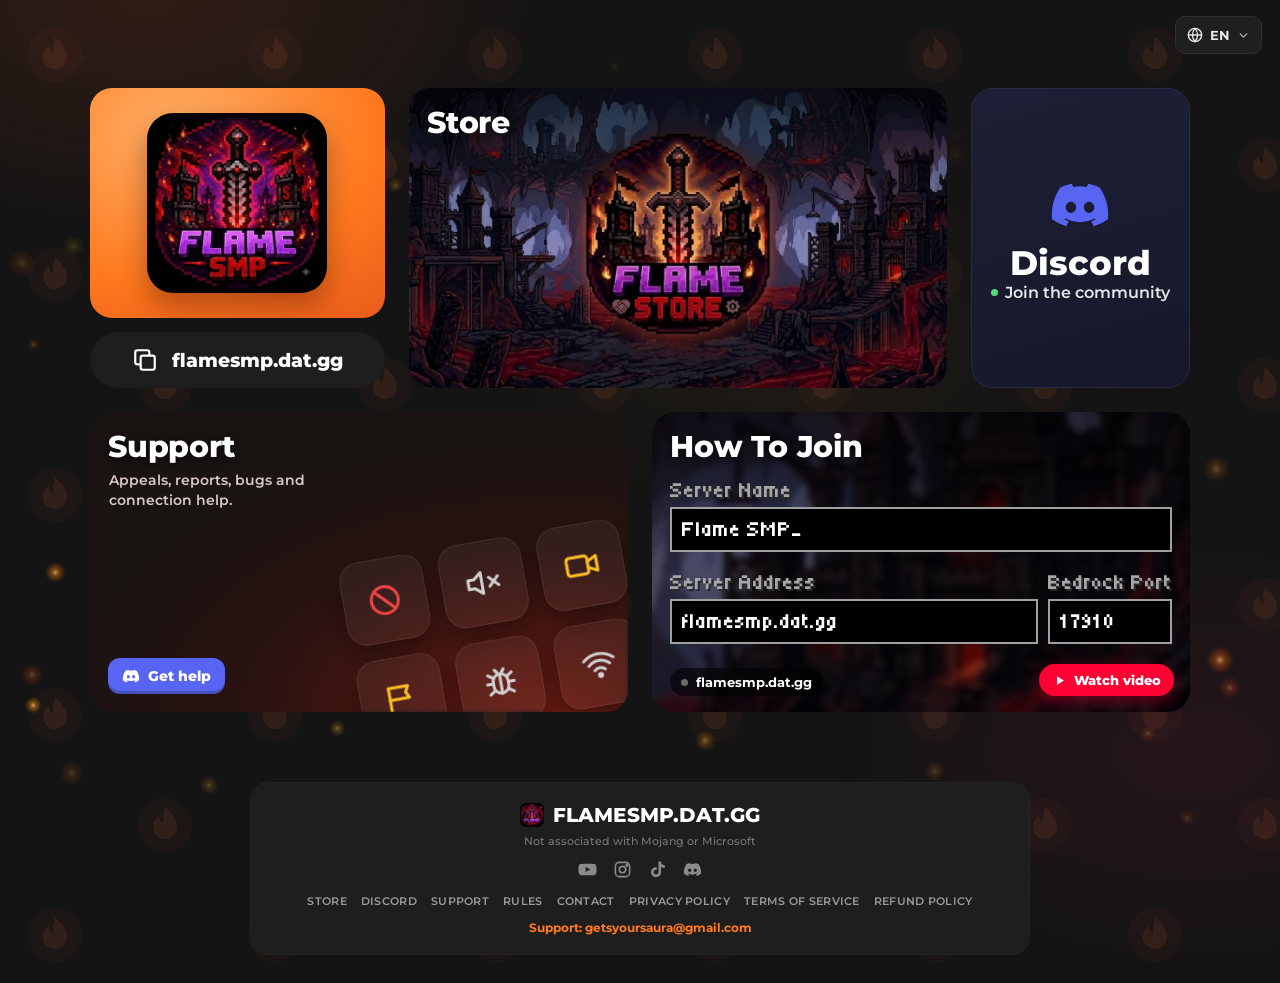
==== commit bfade0d4: "Speed: self-host the Google fonts (no render-blocking third-party CSS), preload the main font and th" ====
--- a/index.html
+++ b/index.html
@@ -2,7 +2,7 @@
 <html lang="en">
 <head>
 <meta charset="utf-8">
-<meta http-equiv="Content-Security-Policy" content="default-src 'none'; script-src 'self'; style-src 'self' 'unsafe-inline' https://fonts.googleapis.com; font-src https://fonts.gstatic.com; img-src 'self' data: https://mc-heads.net; connect-src 'self' https://open.er-api.com https://discord.com https://api.mcsrvstat.us; object-src 'none'; base-uri 'none'; form-action 'none'; frame-src 'none'; upgrade-insecure-requests">
+<meta http-equiv="Content-Security-Policy" content="default-src 'none'; script-src 'self'; style-src 'self' 'unsafe-inline'; font-src 'self'; img-src 'self' data: https://mc-heads.net; connect-src 'self' https://open.er-api.com https://discord.com https://api.mcsrvstat.us; object-src 'none'; base-uri 'none'; form-action 'none'; frame-src 'none'; upgrade-insecure-requests">
 <meta name="referrer" content="strict-origin-when-cross-origin">
 <meta name="viewport" content="width=device-width, initial-scale=1">
 <title>Flame SMP | Minecraft SMP Server for Java &amp; Bedrock</title>
@@ -45,10 +45,9 @@
 }
 </script>
 <link rel="icon" href="img/favicon.png">
-<link rel="preconnect" href="https://fonts.googleapis.com">
-<link rel="preconnect" href="https://fonts.gstatic.com" crossorigin>
-<link href="https://fonts.googleapis.com/css2?family=Montserrat:wght@500;600;700;800;900&family=Tiny5&display=swap" rel="stylesheet">
-<link rel="stylesheet" href="assets/site.css?v=20261127d">
+<link rel="preload" href="img/banner-store.webp?v=6" as="image" fetchpriority="high">
+<link rel="preload" href="fonts/montserrat-latin.woff2" as="font" type="font/woff2" crossorigin>
+<link rel="stylesheet" href="assets/site.css?v=20261127e">
 <style>
 .home{min-height:100vh;display:flex;flex-direction:column;align-items:center;padding:88px 20px 0}
 .bento{width:min(1100px,100%);display:grid;gap:24px}
@@ -213,8 +212,8 @@
   <footer id="footer"></footer>
 </main>
 
-<script src="assets/i18n.js?v=20261127d"></script>
-<script src="assets/site.js?v=20261127d"></script>
-<script src="assets/index.js?v=20261127d"></script>
+<script src="assets/i18n.js?v=20261127e"></script>
+<script src="assets/site.js?v=20261127e"></script>
+<script src="assets/index.js?v=20261127e"></script>
 </body>
 </html>
--- a/assets/site.css
+++ b/assets/site.css
@@ -1,3 +1,37 @@
+/* fonts: Montserrat + Tiny5 (SIL Open Font License), self-hosted copies of the Google Fonts files */
+@font-face{font-family: 'Montserrat'; font-style: normal; font-weight: 500; font-display: swap; src: url(../fonts/montserrat-cyrillic-ext.woff2) format('woff2'); unicode-range: U+0460-052F, U+1C80-1C8A, U+20B4, U+2DE0-2DFF, U+A640-A69F, U+FE2E-FE2F;}
+@font-face{font-family: 'Montserrat'; font-style: normal; font-weight: 500; font-display: swap; src: url(../fonts/montserrat-cyrillic.woff2) format('woff2'); unicode-range: U+0301, U+0400-045F, U+0490-0491, U+04B0-04B1, U+2116;}
+@font-face{font-family: 'Montserrat'; font-style: normal; font-weight: 500; font-display: swap; src: url(../fonts/montserrat-vietnamese.woff2) format('woff2'); unicode-range: U+0102-0103, U+0110-0111, U+0128-0129, U+0168-0169, U+01A0-01A1, U+01AF-01B0, U+0300-0301, U+0303-0304, U+0308-0309, U+0323, U+0329, U+1EA0-1EF9, U+20AB;}
+@font-face{font-family: 'Montserrat'; font-style: normal; font-weight: 500; font-display: swap; src: url(../fonts/montserrat-latin-ext.woff2) format('woff2'); unicode-range: U+0100-02BA, U+02BD-02C5, U+02C7-02CC, U+02CE-02D7, U+02DD-02FF, U+0304, U+0308, U+0329, U+1D00-1DBF, U+1E00-1E9F, U+1EF2-1EFF, U+2020, U+20A0-20AB, U+20AD-20C4, U+2113, U+2C60-2C7F, U+A720-A7FF;}
+@font-face{font-family: 'Montserrat'; font-style: normal; font-weight: 500; font-display: swap; src: url(../fonts/montserrat-latin.woff2) format('woff2'); unicode-range: U+0000-00FF, U+0131, U+0152-0153, U+02BB-02BC, U+02C6, U+02DA, U+02DC, U+0304, U+0308, U+0329, U+2000-206F, U+20AC, U+2122, U+2191, U+2193, U+2212, U+2215, U+FEFF, U+FFFD;}
+@font-face{font-family: 'Montserrat'; font-style: normal; font-weight: 600; font-display: swap; src: url(../fonts/montserrat-cyrillic-ext.woff2) format('woff2'); unicode-range: U+0460-052F, U+1C80-1C8A, U+20B4, U+2DE0-2DFF, U+A640-A69F, U+FE2E-FE2F;}
+@font-face{font-family: 'Montserrat'; font-style: normal; font-weight: 600; font-display: swap; src: url(../fonts/montserrat-cyrillic.woff2) format('woff2'); unicode-range: U+0301, U+0400-045F, U+0490-0491, U+04B0-04B1, U+2116;}
+@font-face{font-family: 'Montserrat'; font-style: normal; font-weight: 600; font-display: swap; src: url(../fonts/montserrat-vietnamese.woff2) format('woff2'); unicode-range: U+0102-0103, U+0110-0111, U+0128-0129, U+0168-0169, U+01A0-01A1, U+01AF-01B0, U+0300-0301, U+0303-0304, U+0308-0309, U+0323, U+0329, U+1EA0-1EF9, U+20AB;}
+@font-face{font-family: 'Montserrat'; font-style: normal; font-weight: 600; font-display: swap; src: url(../fonts/montserrat-latin-ext.woff2) format('woff2'); unicode-range: U+0100-02BA, U+02BD-02C5, U+02C7-02CC, U+02CE-02D7, U+02DD-02FF, U+0304, U+0308, U+0329, U+1D00-1DBF, U+1E00-1E9F, U+1EF2-1EFF, U+2020, U+20A0-20AB, U+20AD-20C4, U+2113, U+2C60-2C7F, U+A720-A7FF;}
+@font-face{font-family: 'Montserrat'; font-style: normal; font-weight: 600; font-display: swap; src: url(../fonts/montserrat-latin.woff2) format('woff2'); unicode-range: U+0000-00FF, U+0131, U+0152-0153, U+02BB-02BC, U+02C6, U+02DA, U+02DC, U+0304, U+0308, U+0329, U+2000-206F, U+20AC, U+2122, U+2191, U+2193, U+2212, U+2215, U+FEFF, U+FFFD;}
+@font-face{font-family: 'Montserrat'; font-style: normal; font-weight: 700; font-display: swap; src: url(../fonts/montserrat-cyrillic-ext.woff2) format('woff2'); unicode-range: U+0460-052F, U+1C80-1C8A, U+20B4, U+2DE0-2DFF, U+A640-A69F, U+FE2E-FE2F;}
+@font-face{font-family: 'Montserrat'; font-style: normal; font-weight: 700; font-display: swap; src: url(../fonts/montserrat-cyrillic.woff2) format('woff2'); unicode-range: U+0301, U+0400-045F, U+0490-0491, U+04B0-04B1, U+2116;}
+@font-face{font-family: 'Montserrat'; font-style: normal; font-weight: 700; font-display: swap; src: url(../fonts/montserrat-vietnamese.woff2) format('woff2'); unicode-range: U+0102-0103, U+0110-0111, U+0128-0129, U+0168-0169, U+01A0-01A1, U+01AF-01B0, U+0300-0301, U+0303-0304, U+0308-0309, U+0323, U+0329, U+1EA0-1EF9, U+20AB;}
+@font-face{font-family: 'Montserrat'; font-style: normal; font-weight: 700; font-display: swap; src: url(../fonts/montserrat-latin-ext.woff2) format('woff2'); unicode-range: U+0100-02BA, U+02BD-02C5, U+02C7-02CC, U+02CE-02D7, U+02DD-02FF, U+0304, U+0308, U+0329, U+1D00-1DBF, U+1E00-1E9F, U+1EF2-1EFF, U+2020, U+20A0-20AB, U+20AD-20C4, U+2113, U+2C60-2C7F, U+A720-A7FF;}
+@font-face{font-family: 'Montserrat'; font-style: normal; font-weight: 700; font-display: swap; src: url(../fonts/montserrat-latin.woff2) format('woff2'); unicode-range: U+0000-00FF, U+0131, U+0152-0153, U+02BB-02BC, U+02C6, U+02DA, U+02DC, U+0304, U+0308, U+0329, U+2000-206F, U+20AC, U+2122, U+2191, U+2193, U+2212, U+2215, U+FEFF, U+FFFD;}
+@font-face{font-family: 'Montserrat'; font-style: normal; font-weight: 800; font-display: swap; src: url(../fonts/montserrat-cyrillic-ext.woff2) format('woff2'); unicode-range: U+0460-052F, U+1C80-1C8A, U+20B4, U+2DE0-2DFF, U+A640-A69F, U+FE2E-FE2F;}
+@font-face{font-family: 'Montserrat'; font-style: normal; font-weight: 800; font-display: swap; src: url(../fonts/montserrat-cyrillic.woff2) format('woff2'); unicode-range: U+0301, U+0400-045F, U+0490-0491, U+04B0-04B1, U+2116;}
+@font-face{font-family: 'Montserrat'; font-style: normal; font-weight: 800; font-display: swap; src: url(../fonts/montserrat-vietnamese.woff2) format('woff2'); unicode-range: U+0102-0103, U+0110-0111, U+0128-0129, U+0168-0169, U+01A0-01A1, U+01AF-01B0, U+0300-0301, U+0303-0304, U+0308-0309, U+0323, U+0329, U+1EA0-1EF9, U+20AB;}
+@font-face{font-family: 'Montserrat'; font-style: normal; font-weight: 800; font-display: swap; src: url(../fonts/montserrat-latin-ext.woff2) format('woff2'); unicode-range: U+0100-02BA, U+02BD-02C5, U+02C7-02CC, U+02CE-02D7, U+02DD-02FF, U+0304, U+0308, U+0329, U+1D00-1DBF, U+1E00-1E9F, U+1EF2-1EFF, U+2020, U+20A0-20AB, U+20AD-20C4, U+2113, U+2C60-2C7F, U+A720-A7FF;}
+@font-face{font-family: 'Montserrat'; font-style: normal; font-weight: 800; font-display: swap; src: url(../fonts/montserrat-latin.woff2) format('woff2'); unicode-range: U+0000-00FF, U+0131, U+0152-0153, U+02BB-02BC, U+02C6, U+02DA, U+02DC, U+0304, U+0308, U+0329, U+2000-206F, U+20AC, U+2122, U+2191, U+2193, U+2212, U+2215, U+FEFF, U+FFFD;}
+@font-face{font-family: 'Montserrat'; font-style: normal; font-weight: 900; font-display: swap; src: url(../fonts/montserrat-cyrillic-ext.woff2) format('woff2'); unicode-range: U+0460-052F, U+1C80-1C8A, U+20B4, U+2DE0-2DFF, U+A640-A69F, U+FE2E-FE2F;}
+@font-face{font-family: 'Montserrat'; font-style: normal; font-weight: 900; font-display: swap; src: url(../fonts/montserrat-cyrillic.woff2) format('woff2'); unicode-range: U+0301, U+0400-045F, U+0490-0491, U+04B0-04B1, U+2116;}
+@font-face{font-family: 'Montserrat'; font-style: normal; font-weight: 900; font-display: swap; src: url(../fonts/montserrat-vietnamese.woff2) format('woff2'); unicode-range: U+0102-0103, U+0110-0111, U+0128-0129, U+0168-0169, U+01A0-01A1, U+01AF-01B0, U+0300-0301, U+0303-0304, U+0308-0309, U+0323, U+0329, U+1EA0-1EF9, U+20AB;}
+@font-face{font-family: 'Montserrat'; font-style: normal; font-weight: 900; font-display: swap; src: url(../fonts/montserrat-latin-ext.woff2) format('woff2'); unicode-range: U+0100-02BA, U+02BD-02C5, U+02C7-02CC, U+02CE-02D7, U+02DD-02FF, U+0304, U+0308, U+0329, U+1D00-1DBF, U+1E00-1E9F, U+1EF2-1EFF, U+2020, U+20A0-20AB, U+20AD-20C4, U+2113, U+2C60-2C7F, U+A720-A7FF;}
+@font-face{font-family: 'Montserrat'; font-style: normal; font-weight: 900; font-display: swap; src: url(../fonts/montserrat-latin.woff2) format('woff2'); unicode-range: U+0000-00FF, U+0131, U+0152-0153, U+02BB-02BC, U+02C6, U+02DA, U+02DC, U+0304, U+0308, U+0329, U+2000-206F, U+20AC, U+2122, U+2191, U+2193, U+2212, U+2215, U+FEFF, U+FFFD;}
+@font-face{font-family: 'Tiny5'; font-style: normal; font-weight: 400; font-stretch: 100%; font-display: swap; src: url(../fonts/tiny5-armenian.woff2) format('woff2'); unicode-range: U+0308, U+0530-058F, U+2010, U+2024, U+25CC, U+FB13-FB17;}
+@font-face{font-family: 'Tiny5'; font-style: normal; font-weight: 400; font-stretch: 100%; font-display: swap; src: url(../fonts/tiny5-cyrillic-ext.woff2) format('woff2'); unicode-range: U+0460-052F, U+1C80-1C8A, U+20B4, U+2DE0-2DFF, U+A640-A69F, U+FE2E-FE2F;}
+@font-face{font-family: 'Tiny5'; font-style: normal; font-weight: 400; font-stretch: 100%; font-display: swap; src: url(../fonts/tiny5-cyrillic.woff2) format('woff2'); unicode-range: U+0301, U+0400-045F, U+0490-0491, U+04B0-04B1, U+2116;}
+@font-face{font-family: 'Tiny5'; font-style: normal; font-weight: 400; font-stretch: 100%; font-display: swap; src: url(../fonts/tiny5-greek-ext.woff2) format('woff2'); unicode-range: U+1F00-1FFF;}
+@font-face{font-family: 'Tiny5'; font-style: normal; font-weight: 400; font-stretch: 100%; font-display: swap; src: url(../fonts/tiny5-greek.woff2) format('woff2'); unicode-range: U+0370-0377, U+037A-037F, U+0384-038A, U+038C, U+038E-03A1, U+03A3-03FF;}
+@font-face{font-family: 'Tiny5'; font-style: normal; font-weight: 400; font-stretch: 100%; font-display: swap; src: url(../fonts/tiny5-vietnamese.woff2) format('woff2'); unicode-range: U+0102-0103, U+0110-0111, U+0128-0129, U+0168-0169, U+01A0-01A1, U+01AF-01B0, U+0300-0301, U+0303-0304, U+0308-0309, U+0323, U+0329, U+1EA0-1EF9, U+20AB;}
+@font-face{font-family: 'Tiny5'; font-style: normal; font-weight: 400; font-stretch: 100%; font-display: swap; src: url(../fonts/tiny5-latin-ext.woff2) format('woff2'); unicode-range: U+0100-02BA, U+02BD-02C5, U+02C7-02CC, U+02CE-02D7, U+02DD-02FF, U+0304, U+0308, U+0329, U+1D00-1DBF, U+1E00-1E9F, U+1EF2-1EFF, U+2020, U+20A0-20AB, U+20AD-20C4, U+2113, U+2C60-2C7F, U+A720-A7FF;}
+@font-face{font-family: 'Tiny5'; font-style: normal; font-weight: 400; font-stretch: 100%; font-display: swap; src: url(../fonts/tiny5-latin.woff2) format('woff2'); unicode-range: U+0000-00FF, U+0131, U+0152-0153, U+02BB-02BC, U+02C6, U+02DA, U+02DC, U+0304, U+0308, U+0329, U+2000-206F, U+20AC, U+2122, U+2191, U+2193, U+2212, U+2215, U+FEFF, U+FFFD;}
 /* =========================================================
    FLAME SMP: shared styles
    ========================================================= */
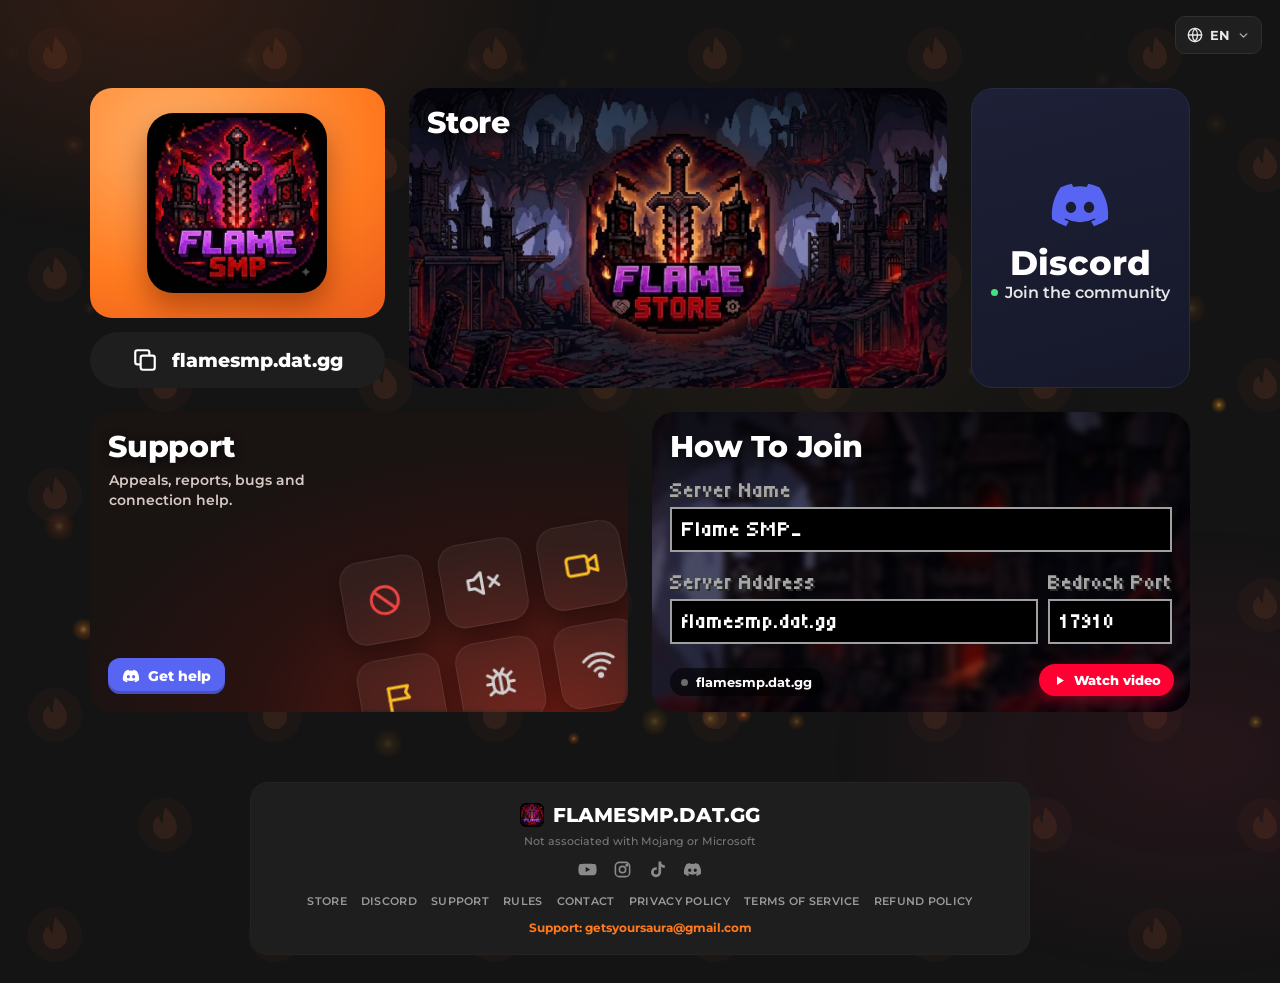
==== commit af850735: "SEO: keep the footer (Mojang/Microsoft notice, link list) out of Google snippets Co-Authored-By: Cla" ====
--- a/index.html
+++ b/index.html
@@ -209,7 +209,7 @@
     </div>
   </div>
 
-  <footer id="footer"></footer>
+  <footer id="footer" data-nosnippet></footer>
 </main>
 
 <script src="assets/i18n.js?v=20261127e"></script>
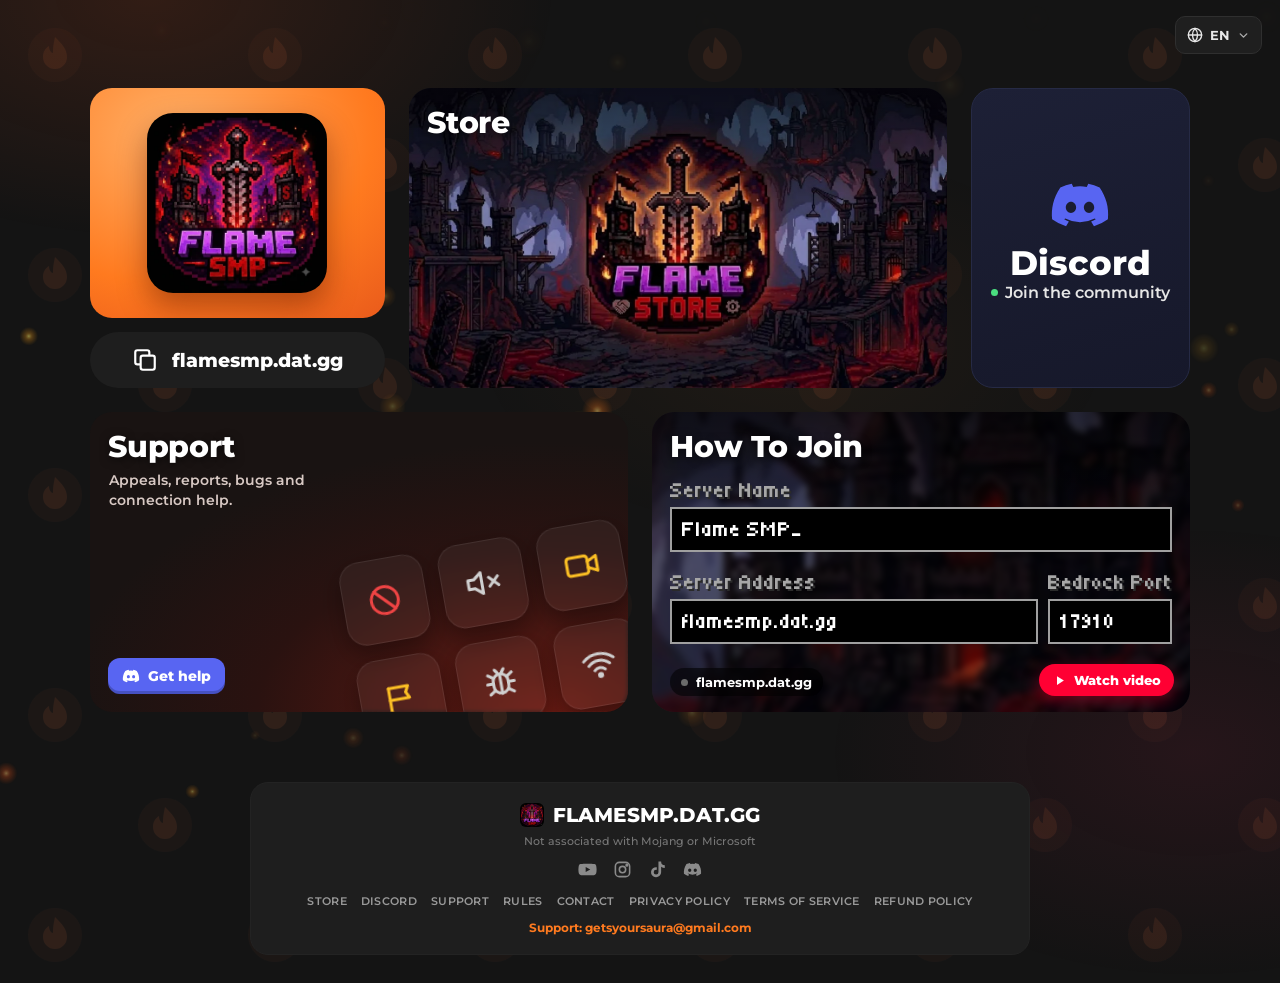
==== commit ded11fce: "Checkout: "Playing as" -> "Paying as" in all 29 languages Cache tag bumped to 20261127f.  Co-Authore" ====
--- a/index.html
+++ b/index.html
@@ -47,7 +47,7 @@
 <link rel="icon" href="img/favicon.png">
 <link rel="preload" href="img/banner-store.webp?v=6" as="image" fetchpriority="high">
 <link rel="preload" href="fonts/montserrat-latin.woff2" as="font" type="font/woff2" crossorigin>
-<link rel="stylesheet" href="assets/site.css?v=20261127e">
+<link rel="stylesheet" href="assets/site.css?v=20261127f">
 <style>
 .home{min-height:100vh;display:flex;flex-direction:column;align-items:center;padding:88px 20px 0}
 .bento{width:min(1100px,100%);display:grid;gap:24px}
@@ -212,8 +212,8 @@
   <footer id="footer" data-nosnippet></footer>
 </main>
 
-<script src="assets/i18n.js?v=20261127e"></script>
-<script src="assets/site.js?v=20261127e"></script>
-<script src="assets/index.js?v=20261127e"></script>
+<script src="assets/i18n.js?v=20261127f"></script>
+<script src="assets/site.js?v=20261127f"></script>
+<script src="assets/index.js?v=20261127f"></script>
 </body>
 </html>
